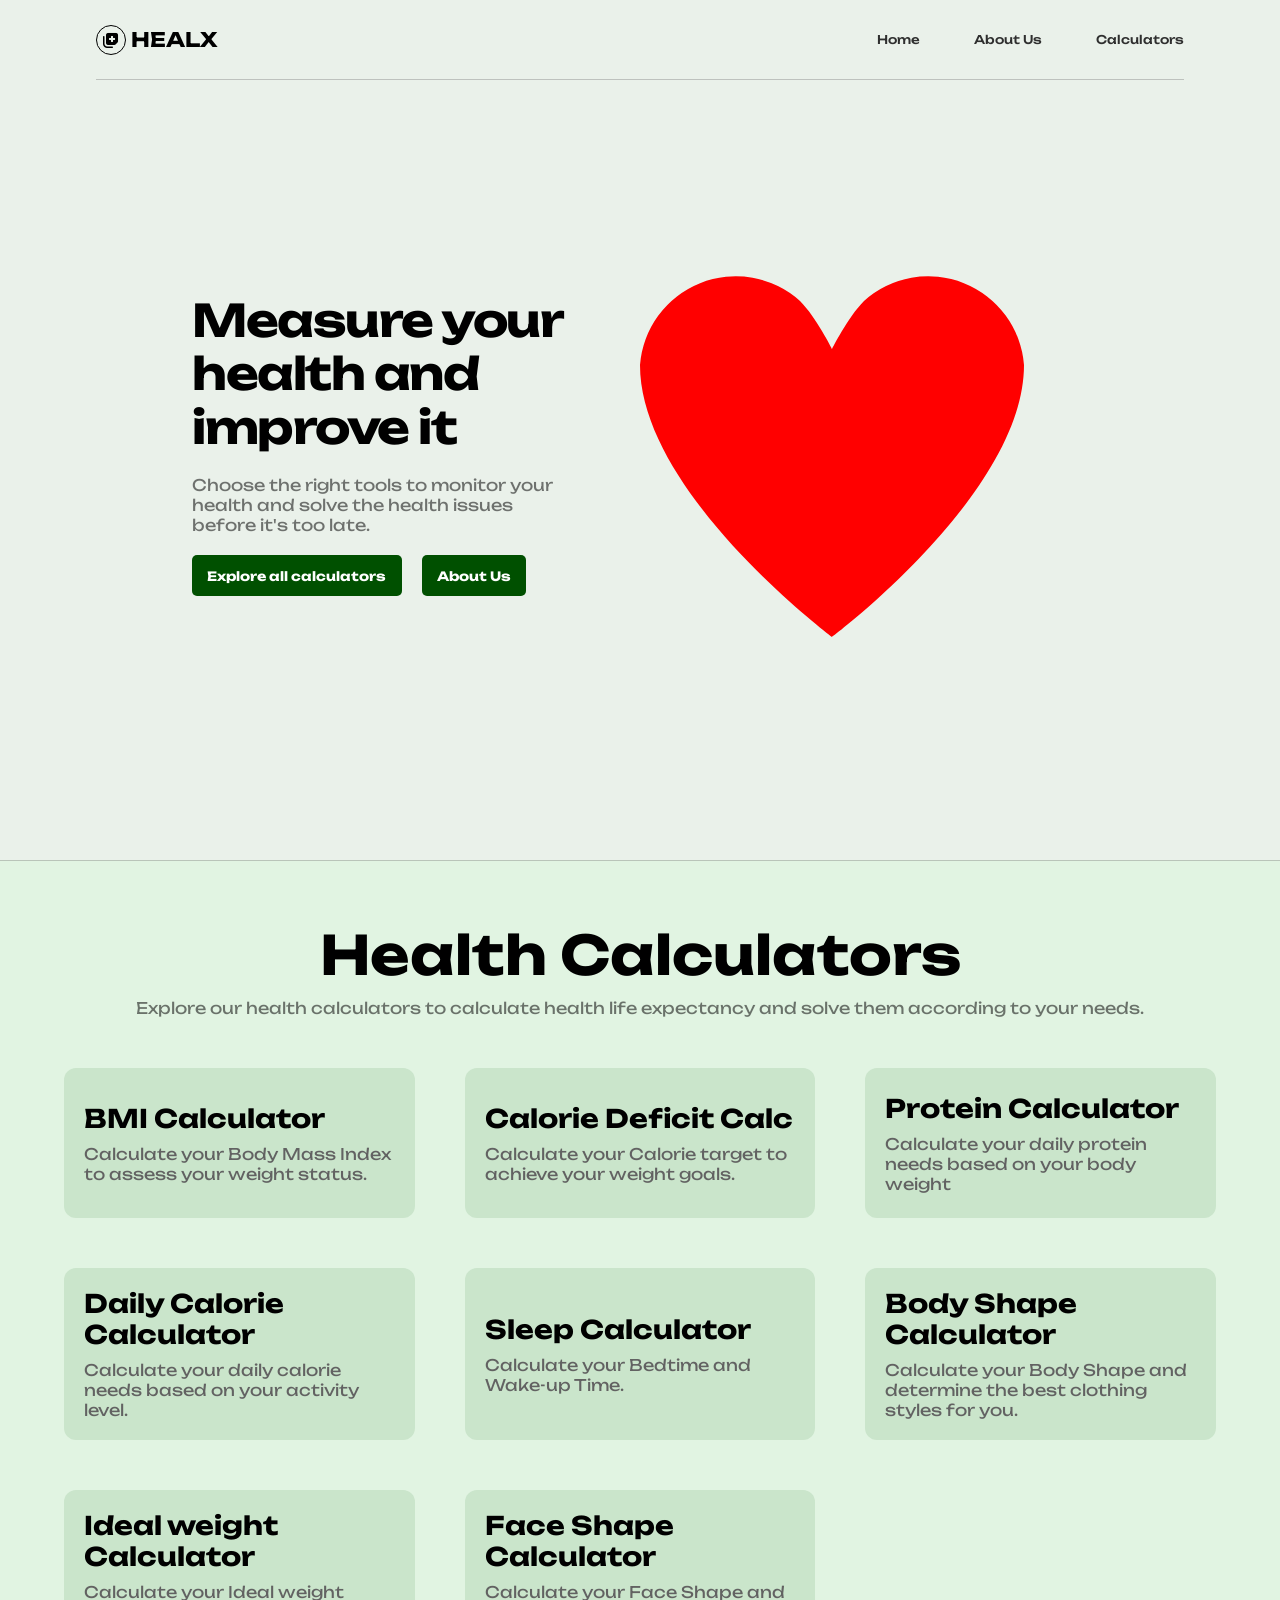
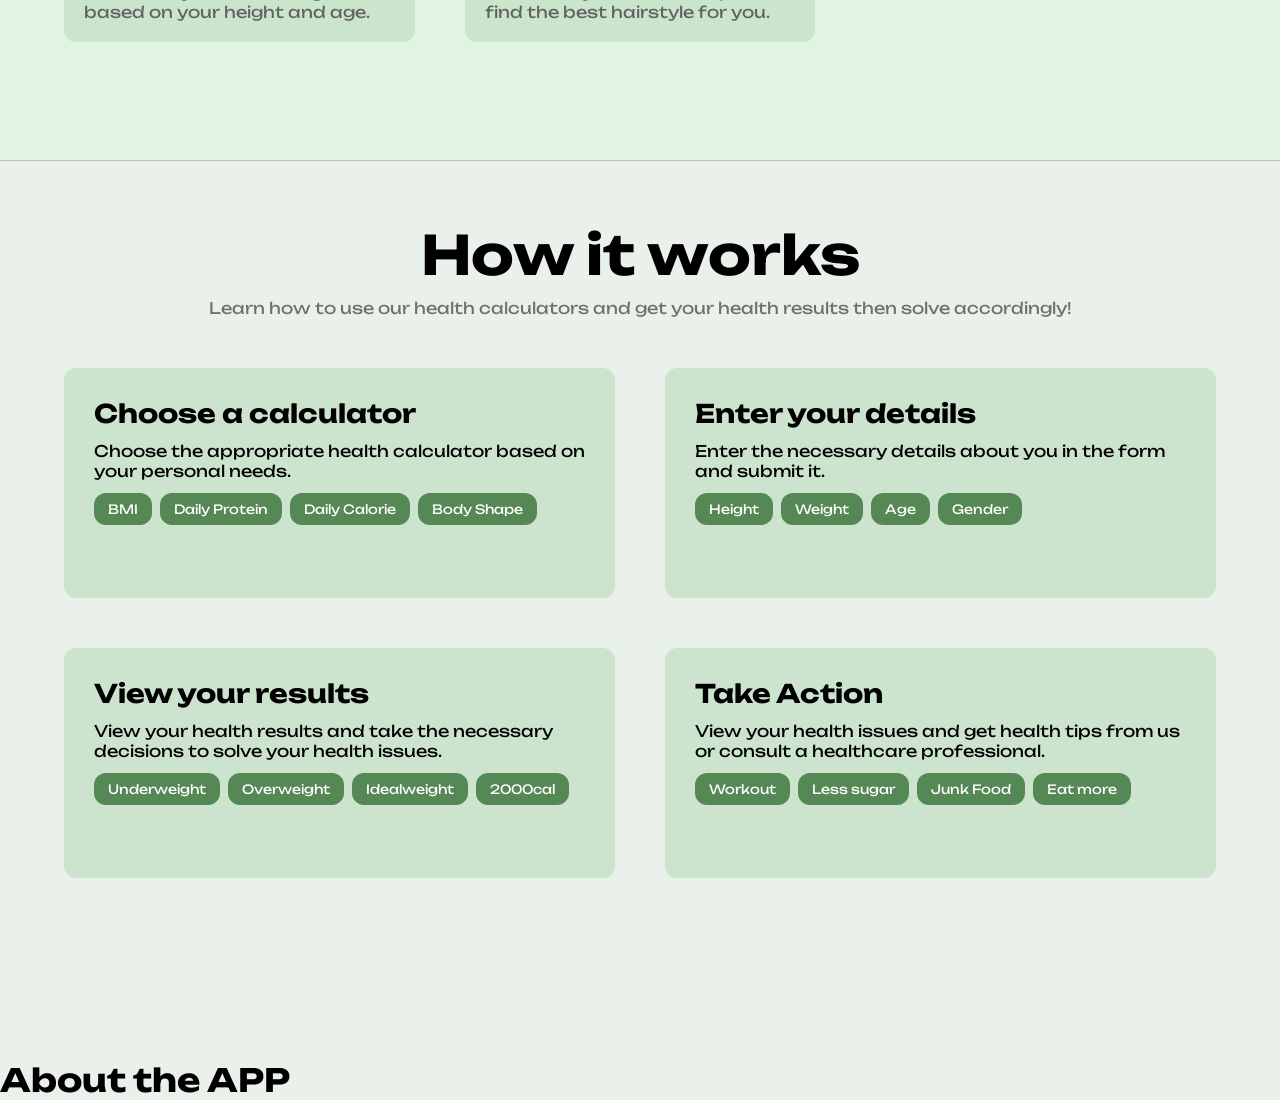
==== index.html @ aa1d7469 "Feat: Update calculator layout and add options for better user interaction" ====
<!DOCTYPE html>
<html lang="en">
<head>
    <meta charset="UTF-8">
    <meta name="viewport" content="width=device-width, initial-scale=1.0">
    <title>HEALX - Make your life healthier than ever</title>
    <link rel="preconnect" href="https://fonts.gstatic.com" crossorigin>
    <link rel="stylesheet" href="https://cdnjs.cloudflare.com/ajax/libs/font-awesome/6.5.1/css/all.min.css" />
    <link rel="preconnect" href="https://fonts.gstatic.com" crossorigin>
    <link href="https://fonts.googleapis.com/css2?family=Bebas+Neue&family=Pixelify+Sans:wght@400..700&family=Unbounded:wght@200..900&display=swap" rel="stylesheet">
    

    <style>

        :root{
            --bg-color: rgb(234, 241, 234);
            --bg1-color: rgb(225, 244, 226);
            --grey-text: rgba(9, 9, 9, 0.552);
            --border: 1px solid rgba(128, 128, 128, 0.414);
        }
        *{
            padding: 0;
            margin: 0;
            box-sizing: border-box;
        }

        body{
            background-color: var(--bg-color);
            font-family: "Unbounded", sans-serif; 
            color: black;

        }

        header{
            display: flex;
            justify-content: center;
            width: 100%;
            height: 80px;
        }
        a{
            text-decoration: none;
            color: inherit;
        }

        .nav-bar{
            display: flex;
            justify-content: space-between;
            align-items: center;
            width: 85%;
            height: 100%;
            border-bottom: var(--border);
        }

        .logo{
            display: flex;
            align-items: center;
            gap: 5px;
        }

        .logo i{
            display: flex;
            justify-content: center;
            align-items: center;
            width: 30px;
            height: 30px;
            border-radius: 50%;
            border: 1px solid black;
        }

        .logo h3{
            font-size: 20px;
            line-height: 0;
        }

        .nav-main{
            display: flex;
            align-items: center;
            gap: 6vh;
        }

        .nav-main a{
            text-decoration: none;
            color: rgb(47, 47, 47);
            font-weight: 500;
            font-size: clamp(6px, 12px, 14px);
        }

        .hero{
            display: flex;
            margin: 0 auto;
            height: calc(90vh - 80px);
            width: 70%;
            align-items: center;
            justify-content: center;

        }

        .hero-first{
            display: flex;
            justify-content: center;
            align-items: center;
            flex-direction: column;
                        
        }

        .hero-first h1{
            font-size: 3.5vw;
            line-height: 1.2;
            font-weight:700;
            margin-bottom: 20px;
            letter-spacing: -1.5px;
        }


        .hero-first p{
            /* margin-bottom: 0px; */
            color: var(--grey-text);
        }

        .hero-visual{
            display: flex;
            justify-content: center;
            align-items: center;
            /* position: relative; */
            
        }

        .heart{
            /* position: relative; */
            width: 40vw;
            fill: red;
            stroke-width: 0.2px;
        }
        

        .hero-btn{
            display: flex;
            width: 100%;
            gap: 20px;
            margin-top: 20px;
        }

        .hero-btn a{
            display: flex;
            justify-content: center;
            align-items: center;
            text-decoration: none;
            padding: 1vw 1.2vw;
            border-radius: 5px;
            background-color: rgb(0, 80, 0);
            color: white;
            font-weight: bold;
            font-size: 1vw;
        }

        .calculators{
            min-height: 100vh;
            margin-top: 50px;
            background-color: var(--bg1-color);
            border-top: var(--border);
        }

        .layout-header{
            display: flex;
            flex-direction: column;
            align-items: center;
            justify-content: center;
            width: 100%;
            margin-top: 50px;
        }

        .layout-head h1{
            font-size : 6vh;
            text-align: center;
            margin: 10px 0;
        }

        .layout-description p {
            color: var(--grey-text);
            text-align: center;
        }

        .layout-main{
            display: flex;
            justify-content: center;
            align-items: center;
            width: 100%;
            margin-top: 50px;
        }

        .calc-grid{
            display: grid;
            grid-template-columns: repeat(auto-fill, minmax(350px, 1fr));
            gap: 50px;
            width: 90%;
        }

        .calc-card{
            display:flex;
            flex-direction: column;
            justify-content: center;
            padding: 20px;
            overflow: hidden;
            border-radius: 12px;
            min-height: 150px;
            gap: 10px;
            /* border: 1px solid rgba(0, 0, 0); */
            background-color: rgba(197, 226, 198, 0.8);
            transition: all 0.3s ease-in-out;
            cursor: pointer;
        }

        .calc-card h3{
            font-size: 2vw;
        }

        .calc-card p{
            color: rgb(98, 98, 98);
        }
        
        .calc-card:hover{
            transform: scale(1.1);
            
        }

        .howitworks{
            /* height: 100vh;
            margin-top: 50px;
            background-color: var(--bg1-color);
            border-top: 1px solid rgba(128, 128, 128, 0.414); */
            min-height: 100vh;
            border-top: var(--border);
        }

        .calc1-grid{
            display: grid;
            grid-template-columns: repeat(2, 1fr);
            gap: 50px;
            width: 90%;
        }

        .calc1-card{
            display: flex;
            flex-direction: column;
            padding: 30px;
            overflow: hidden;
            border-radius: 12px;
            min-height: 230px;
            gap: 12px;
            background-color: rgba(197, 226, 198, 0.8);
            transition: all 0.3s ease-in-out;
        }
        
        .calc1-card h3{
            font-size: 2vw;
        }
        

        .calc1-card:hover{
            transform: scale(1.1);
            
        }

        .calc1-options{
            display: flex;
            align-items: center;
            gap: 8px;
            overflow: auto;
        }

        .calc1-options span{
            background-color: rgb(86, 136, 86);
            white-space: nowrap;
            font-size: 1vw;
            color: white;
            padding: 8px 14px;
            border-radius: 12px;
        }

    </style>
</head>
<body>
    <header>
        <nav class="nav-bar">
            <div class="logo">
                <i class="fa-solid fa-notes-medical"></i>
                <h3>HEALX</h3>
            </div>
            <div class="nav-main">
                <a href="#">Home</a>
                <a href="#about">About Us</a>
                <a href="#calculator">Calculators</a>
            </div>
        </nav>
    </header>

    <main>
        <div class="hero">
            <div class="hero-first">
                <h1>Measure your health and improve it</h1>
                <p>Choose the right tools to monitor your health and solve the health issues before it's too late.</p>
                <div class="hero-btn">
                    <a href="#button">Explore all calculators</a>
                    <a href="#">About Us</a>
                </div>
            </div>

            <div class="hero-visual">
                <svg class="heart" viewBox="0 0 32 32">
                    <path d="M16 28 C16 28 4 19 4 11 A 6 6 0 0 1 14 7 C 15 8 16 10 16 10 C 16 10 17 8 18 7 A 6 6 0 0 1 28 11 C 28 19 16 28 16 28 Z" />
                </svg>

            </div>
        </div>

        <div class="calculators" id="calculators">
            <div class="layout-header">
                <div class="layout-head">
                    <h1>Health Calculators</h1>
                </div>

                <div class="layout-description">
                    <p>Explore our health calculators to calculate health life expectancy and solve them according to your needs.</p>
                </div>
            </div>

            <div class="layout-main">
                <div class="calc-grid">
                    <a href="/HealthCalculators/BMI Calc/bmi.html" class="calc-card">
                        <h3>BMI Calculator</h3>
                        <p>Calculate your Body Mass Index to assess your weight status.</p>
                    </a>
                    <a href="#" class="calc-card">
                        <h3>Calorie Deficit Calc</h3>
                        <p>Calculate your Calorie target to achieve your weight goals.</p>
                    </a>
                    <a href="#" class="calc-card">
                        <h3>Protein Calculator</h3>
                        <p>Calculate your daily protein needs based on your body weight</p>
                    </a>
                    <a href="#" class="calc-card">
                        <h3>Daily Calorie Calculator</h3>
                        <p>Calculate your daily calorie needs based on your activity level.</p>
                    </a>
                    <a href="#" class="calc-card">
                        <h3>Sleep Calculator</h3>
                        <p>Calculate your Bedtime and Wake-up Time.</p>
                    </a>
                    <a href="#" class="calc-card">
                        <h3>Body Shape Calculator</h3>
                        <p>Calculate your Body Shape and determine the best clothing styles for you.</p>
                    </a>
                    <a href="#" class="calc-card">
                        <h3>Ideal weight Calculator</h3>
                        <p>Calculate your Ideal weight based on your height and age.</p>
                    </a>
                    <a href="#" class="calc-card">
                        <h3>Face Shape Calculator</h3>
                        <p>Calculate your Face Shape and find the best hairstyle for you.</p>
                    </a>
    
                </div>
            </div>
        </div>

        <div class="howitworks" id="howitworks">
            <div class="layout-header">
                <div class="layout-head">
                    <h1>How it works</h1>
                </div>

                <div class="layout-description">
                    <p>Learn how to use our health calculators and get your health results then solve accordingly!</p>
                </div>
            </div>

            <div class="layout-main">
                <div class="calc1-grid">
                    <div class="calc1-card">
                        <h3>Choose a calculator</h3>
                        <p>Choose the appropriate health calculator based on your personal needs.</p>
                        <div class="calc1-options">
                            <span>BMI</span>
                            <span>Daily Protein</span>
                            <span>Daily Calorie</span>
                            <span>Body Shape</span>
                        </div>
                    </div>
                    <div class="calc1-card">
                        <h3>Enter your details</h3>
                        <p>Enter the necessary details about you in the form and submit it.</p>

                        <div class="calc1-options">
                            <span>Height</span>
                            <span>Weight</span>
                            <span>Age</span>
                            <span>Gender</span>
                        </div>
                    </div>
                    <div class="calc1-card">
                        <h3>View your results</h3>
                        <p>View your health results and take the necessary decisions to solve your health issues.</p>

                        <div class="calc1-options">
                            <span>Underweight</span>
                            <span>Overweight</span>
                            <span>Idealweight</span>
                            <span>2000cal</span>
                        </div>
                    </div>
                    <div class="calc1-card">
                        <h3>Take Action</h3>
                        <p>View your health issues and get health tips from us or consult a healthcare professional.</p>
                        <div class="calc1-options">
                            <span>Workout</span>
                            <span>Less sugar</span>
                            <span>Junk Food</span>
                            <span>Eat more</span>
                        </div>
                    </div>
                </div>
            </div>
        </div>
        
        <div class="about" id="about">
            <div class="about-container">
                <h1>About the APP</h1>
                <p>

                </p>
                <a href="#calculators"></a>
            </div>
        </div>
        
    </main>
</body>
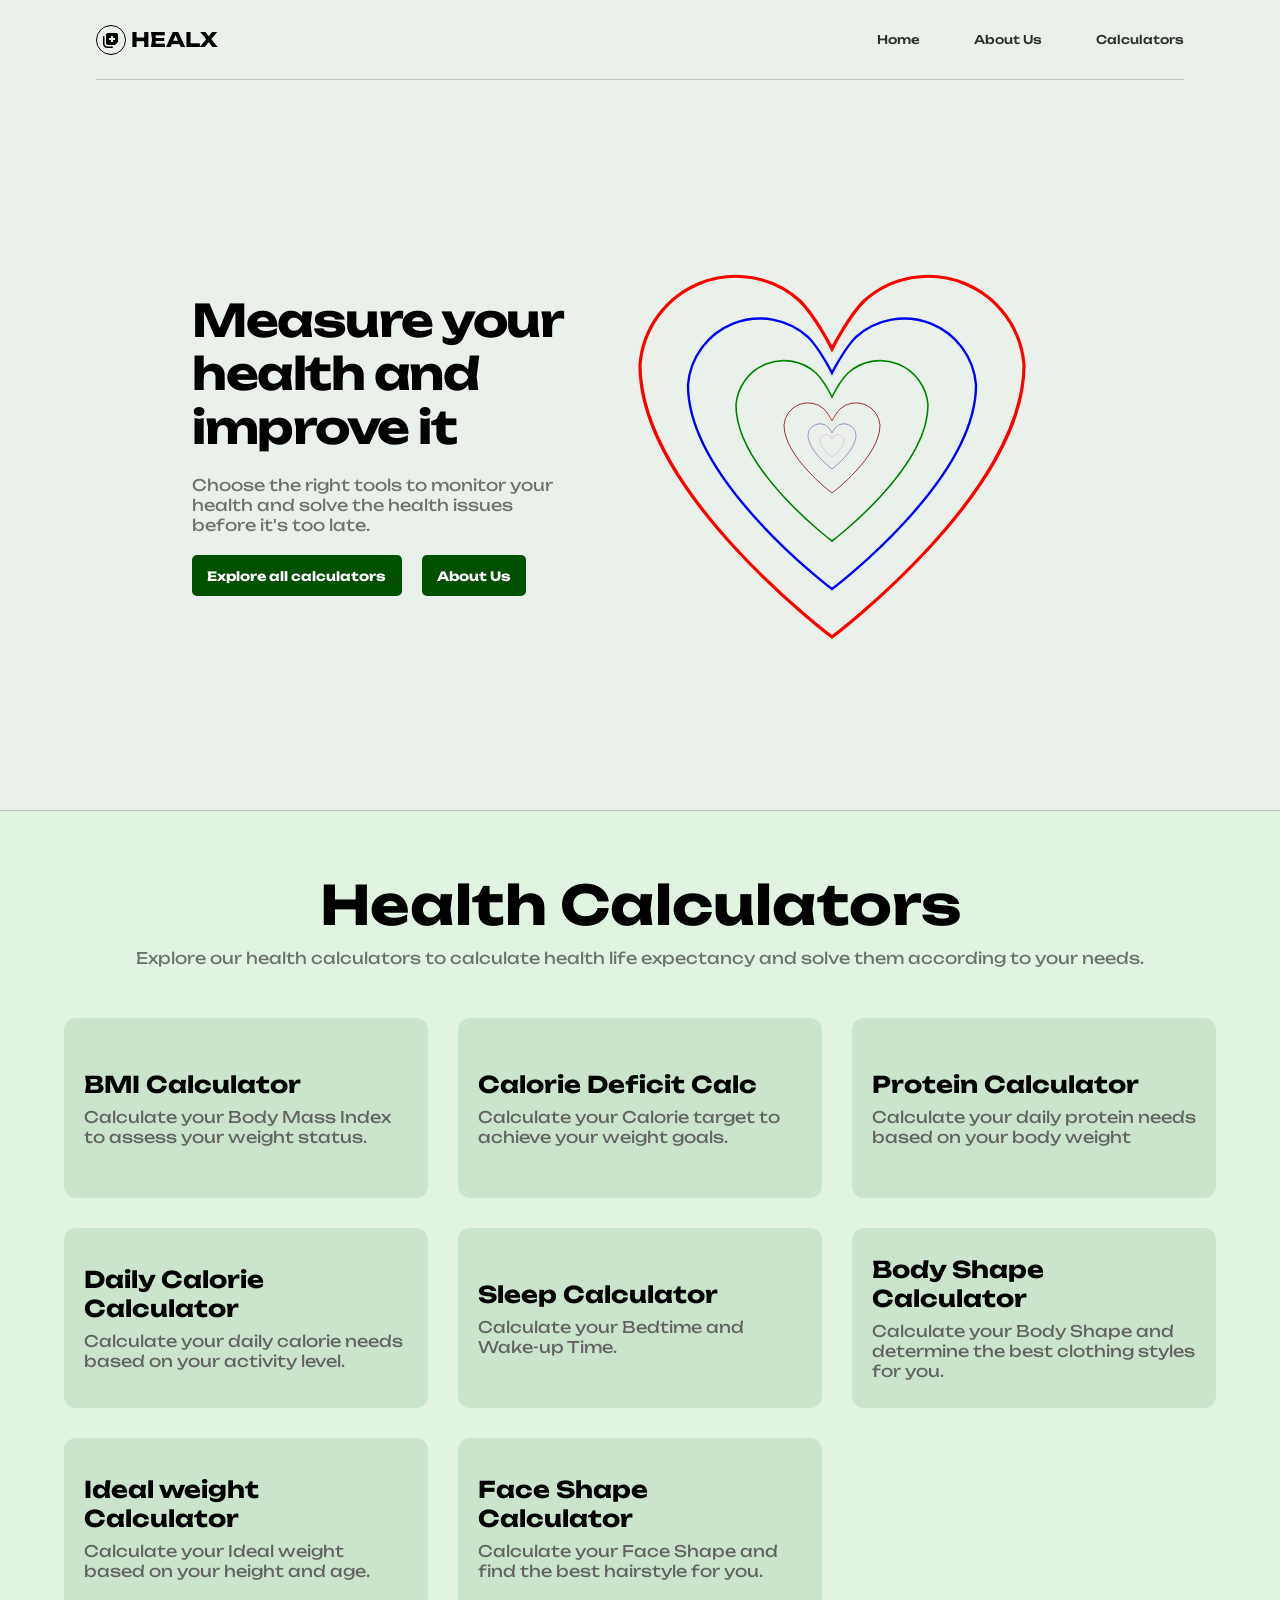
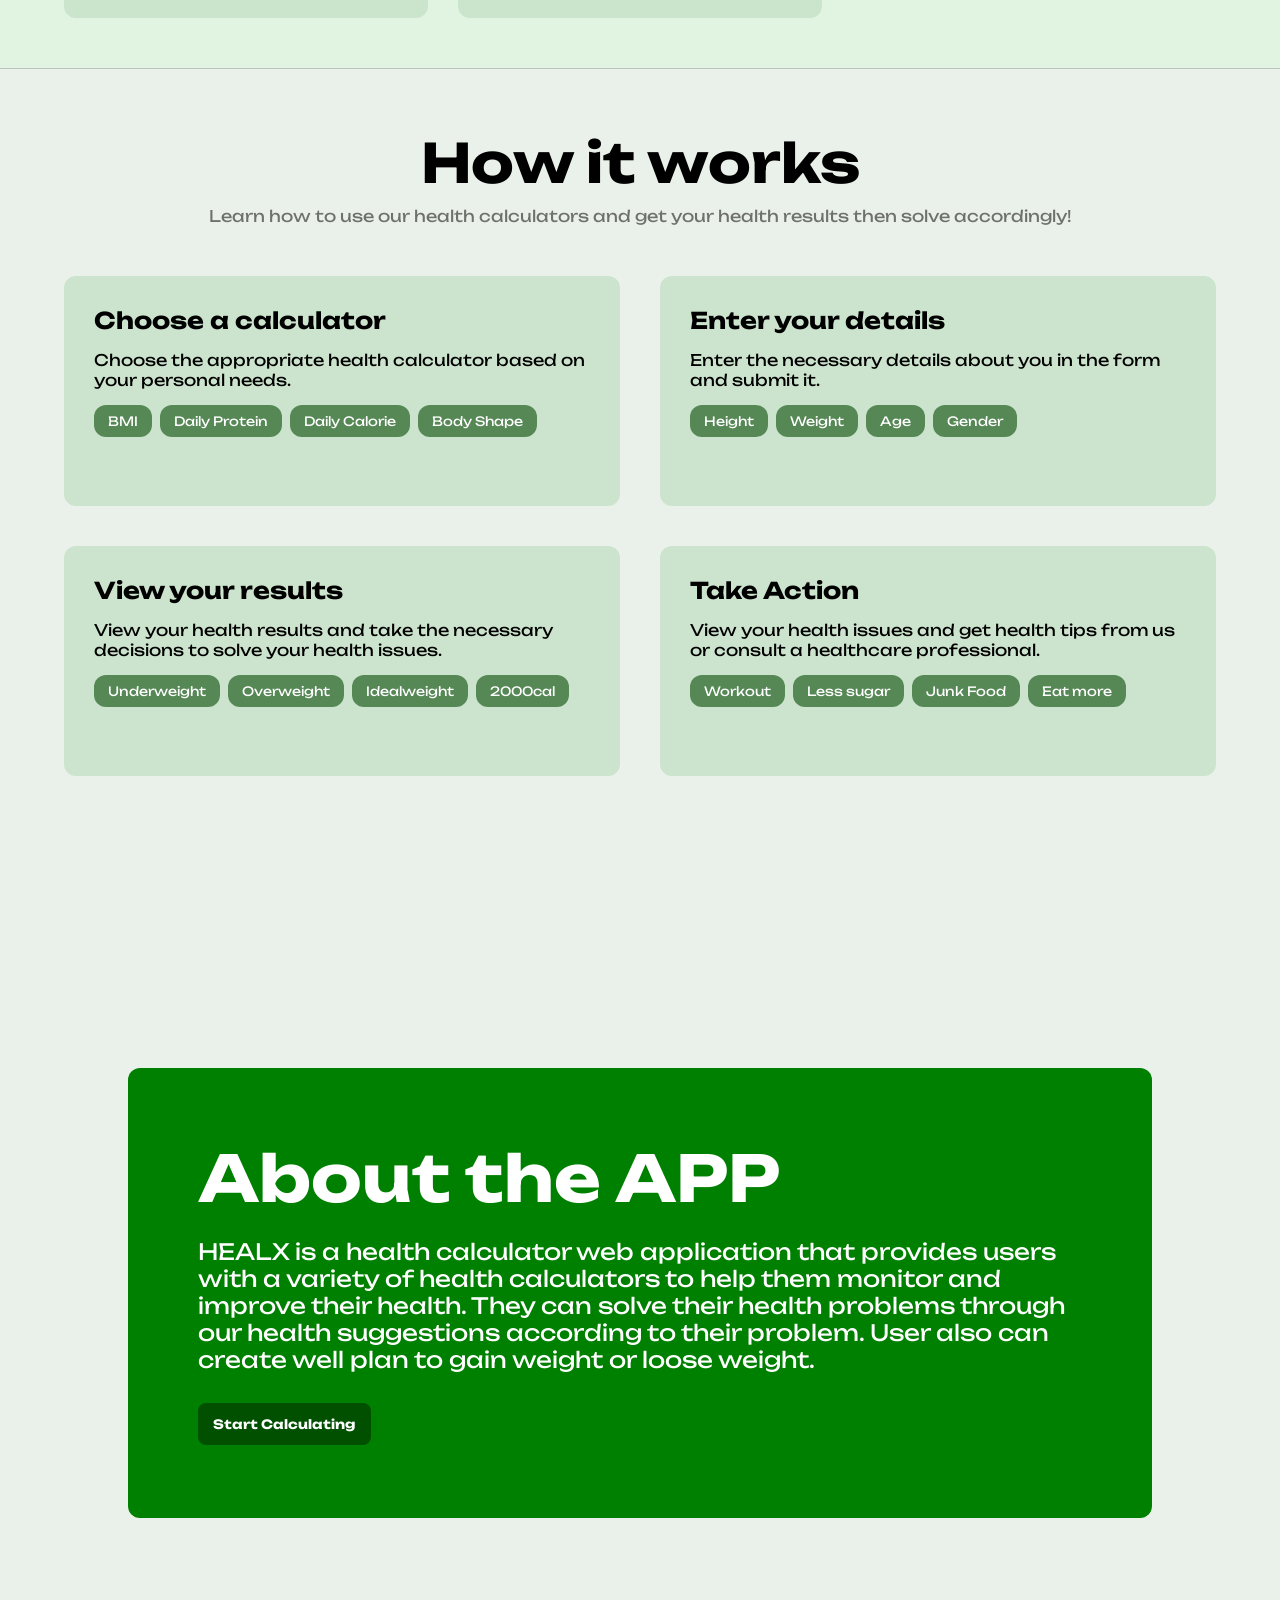
==== commit 57d6c82f: "Enhance layout and styling of heart animations, update calculator sections, and add about section wi" ====
--- a/index.html
+++ b/index.html
@@ -28,7 +28,7 @@
             background-color: var(--bg-color);
             font-family: "Unbounded", sans-serif; 
             color: black;
-
+            
         }
 
         header{
@@ -125,13 +125,47 @@
             
         }
 
+        .heart-container{
+            display: flex;
+            position: relative;
+            justify-content: center;
+            align-items: center;
+            width: 40vw;
+            height: 40vw;
+            /* border: 1px solid black; */
+        }
+
+        .heart, .heart1, .heart2, .heart3, .heart4, .heart5{
+            position: absolute;
+            fill: none;
+            stroke-width: 0.2px;
+        }
+        
         .heart{
-            /* position: relative; */
             width: 40vw;
-            fill: red;
-            stroke-width: 0.2px;
-        }
-        
+            stroke: red;
+        }
+        .heart1{
+            width: 30vw;
+            stroke: blue;
+        }
+        .heart2{
+            width: 20vw;
+            stroke: green;
+        }
+        .heart3{
+            width: 10vw;
+            stroke: darkred;
+        }
+        .heart4{
+            width: 5vw;
+            stroke: rgb(30, 0, 139);
+        }
+        .heart5{
+            width: 2.5vw;
+            stroke: rgb(255, 6, 218);
+        }
+
 
         .hero-btn{
             display: flex;
@@ -154,8 +188,8 @@
         }
 
         .calculators{
-            min-height: 100vh;
-            margin-top: 50px;
+            min-height: 50vh;
+            padding-bottom: 50px;
             background-color: var(--bg1-color);
             border-top: var(--border);
         }
@@ -191,7 +225,7 @@
         .calc-grid{
             display: grid;
             grid-template-columns: repeat(auto-fill, minmax(350px, 1fr));
-            gap: 50px;
+            gap: 30px;
             width: 90%;
         }
 
@@ -202,8 +236,8 @@
             padding: 20px;
             overflow: hidden;
             border-radius: 12px;
-            min-height: 150px;
-            gap: 10px;
+            min-height: 180px;
+            gap: 8px;
             /* border: 1px solid rgba(0, 0, 0); */
             background-color: rgba(197, 226, 198, 0.8);
             transition: all 0.3s ease-in-out;
@@ -211,7 +245,8 @@
         }
 
         .calc-card h3{
-            font-size: 2vw;
+            font-size: 1.8vw;
+            /* white-space: nowrap ; */
         }
 
         .calc-card p{
@@ -235,7 +270,7 @@
         .calc1-grid{
             display: grid;
             grid-template-columns: repeat(2, 1fr);
-            gap: 50px;
+            gap: 40px;
             width: 90%;
         }
 
@@ -246,13 +281,14 @@
             overflow: hidden;
             border-radius: 12px;
             min-height: 230px;
-            gap: 12px;
+            gap: 15px;
             background-color: rgba(197, 226, 198, 0.8);
             transition: all 0.3s ease-in-out;
         }
         
         .calc1-card h3{
-            font-size: 2vw;
+            font-size: 1.8vw;
+            
         }
         
 
@@ -275,6 +311,50 @@
             color: white;
             padding: 8px 14px;
             border-radius: 12px;
+        }
+
+        .about{
+            display: flex;
+            align-items: center;
+            justify-content: center;
+            width: 100%;
+        }
+
+        .about-container{
+            display: flex;
+            flex-direction: column; 
+            /* align-items: center; */
+            gap: 20px;
+            width: 80%;
+            padding: 70px;
+            margin:100px;
+            border-radius: 12px;
+            min-height: 50vh;
+            background-color: green;
+            color: white;
+        }
+
+        .about-container h1{
+            font-size: 4rem;
+            /* margin-bottom: 20px; */
+        }
+
+        .about-container p{
+            font-size: 1.4rem;
+        }
+
+        .about-container a{
+            text-decoration: none;
+            padding: 1vw 1.2vw;
+            border-radius: 8px;
+            background-color: rgb(0, 80, 0);
+            color: white;
+            font-weight: bold;
+            font-size: 1vw;
+        }
+
+        .about-btn{
+            margin-top: 20px;
         }
 
     </style>
@@ -306,10 +386,27 @@
             </div>
 
             <div class="hero-visual">
-                <svg class="heart" viewBox="0 0 32 32">
-                    <path d="M16 28 C16 28 4 19 4 11 A 6 6 0 0 1 14 7 C 15 8 16 10 16 10 C 16 10 17 8 18 7 A 6 6 0 0 1 28 11 C 28 19 16 28 16 28 Z" />
-                </svg>
-
+                <div class="heart-container">
+                    <svg class="heart" viewBox="0 0 32 32">
+                        <path  d="M16 28 C16 28 4 19 4 11 A 6 6 0 0 1 14 7 C 15 8 16 10 16 10 C 16 10 17 8 18 7 A 6 6 0 0 1 28 11 C 28 19 16 28 16 28 Z" />
+                    </svg>
+                    <svg class="heart1" viewBox="0 0 32 32">
+                        <path  d="M16 28 C16 28 4 19 4 11 A 6 6 0 0 1 14 7 C 15 8 16 10 16 10 C 16 10 17 8 18 7 A 6 6 0 0 1 28 11 C 28 19 16 28 16 28 Z" />
+                    </svg>
+                    <svg class="heart2" viewBox="0 0 32 32">
+                        <path  d="M16 28 C16 28 4 19 4 11 A 6 6 0 0 1 14 7 C 15 8 16 10 16 10 C 16 10 17 8 18 7 A 6 6 0 0 1 28 11 C 28 19 16 28 16 28 Z" />
+                    </svg>
+                    <svg class="heart3" viewBox="0 0 32 32">
+                        <path  d="M16 28 C16 28 4 19 4 11 A 6 6 0 0 1 14 7 C 15 8 16 10 16 10 C 16 10 17 8 18 7 A 6 6 0 0 1 28 11 C 28 19 16 28 16 28 Z" />
+                    </svg>
+                    <svg class="heart4" viewBox="0 0 32 32">
+                        <path  d="M16 28 C16 28 4 19 4 11 A 6 6 0 0 1 14 7 C 15 8 16 10 16 10 C 16 10 17 8 18 7 A 6 6 0 0 1 28 11 C 28 19 16 28 16 28 Z" />
+                    </svg>
+                    <svg class="heart5" viewBox="0 0 32 32">
+                        <path  d="M16 28 C16 28 4 19 4 11 A 6 6 0 0 1 14 7 C 15 8 16 10 16 10 C 16 10 17 8 18 7 A 6 6 0 0 1 28 11 C 28 19 16 28 16 28 Z" />
+                    </svg>
+                </div>
+                    
             </div>
         </div>
 
@@ -330,7 +427,7 @@
                         <h3>BMI Calculator</h3>
                         <p>Calculate your Body Mass Index to assess your weight status.</p>
                     </a>
-                    <a href="#" class="calc-card">
+                    <a href="/HealthCalculators/Calorie Defic Calc/c.html" class="calc-card">
                         <h3>Calorie Deficit Calc</h3>
                         <p>Calculate your Calorie target to achieve your weight goals.</p>
                     </a>
@@ -426,9 +523,13 @@
             <div class="about-container">
                 <h1>About the APP</h1>
                 <p>
-
+                    HEALX is a health calculator web application that provides users with a variety of health calculators to help them monitor and improve their health. They can solve their health problems through our health suggestions according to their problem. User also can create well plan to gain weight or loose weight.
                 </p>
-                <a href="#calculators"></a>
+                <div>
+                    
+                <div class="about-btn">
+                    <a href="#calculators" class="btn">Start Calculating</a>
+                </div>
             </div>
         </div>
         
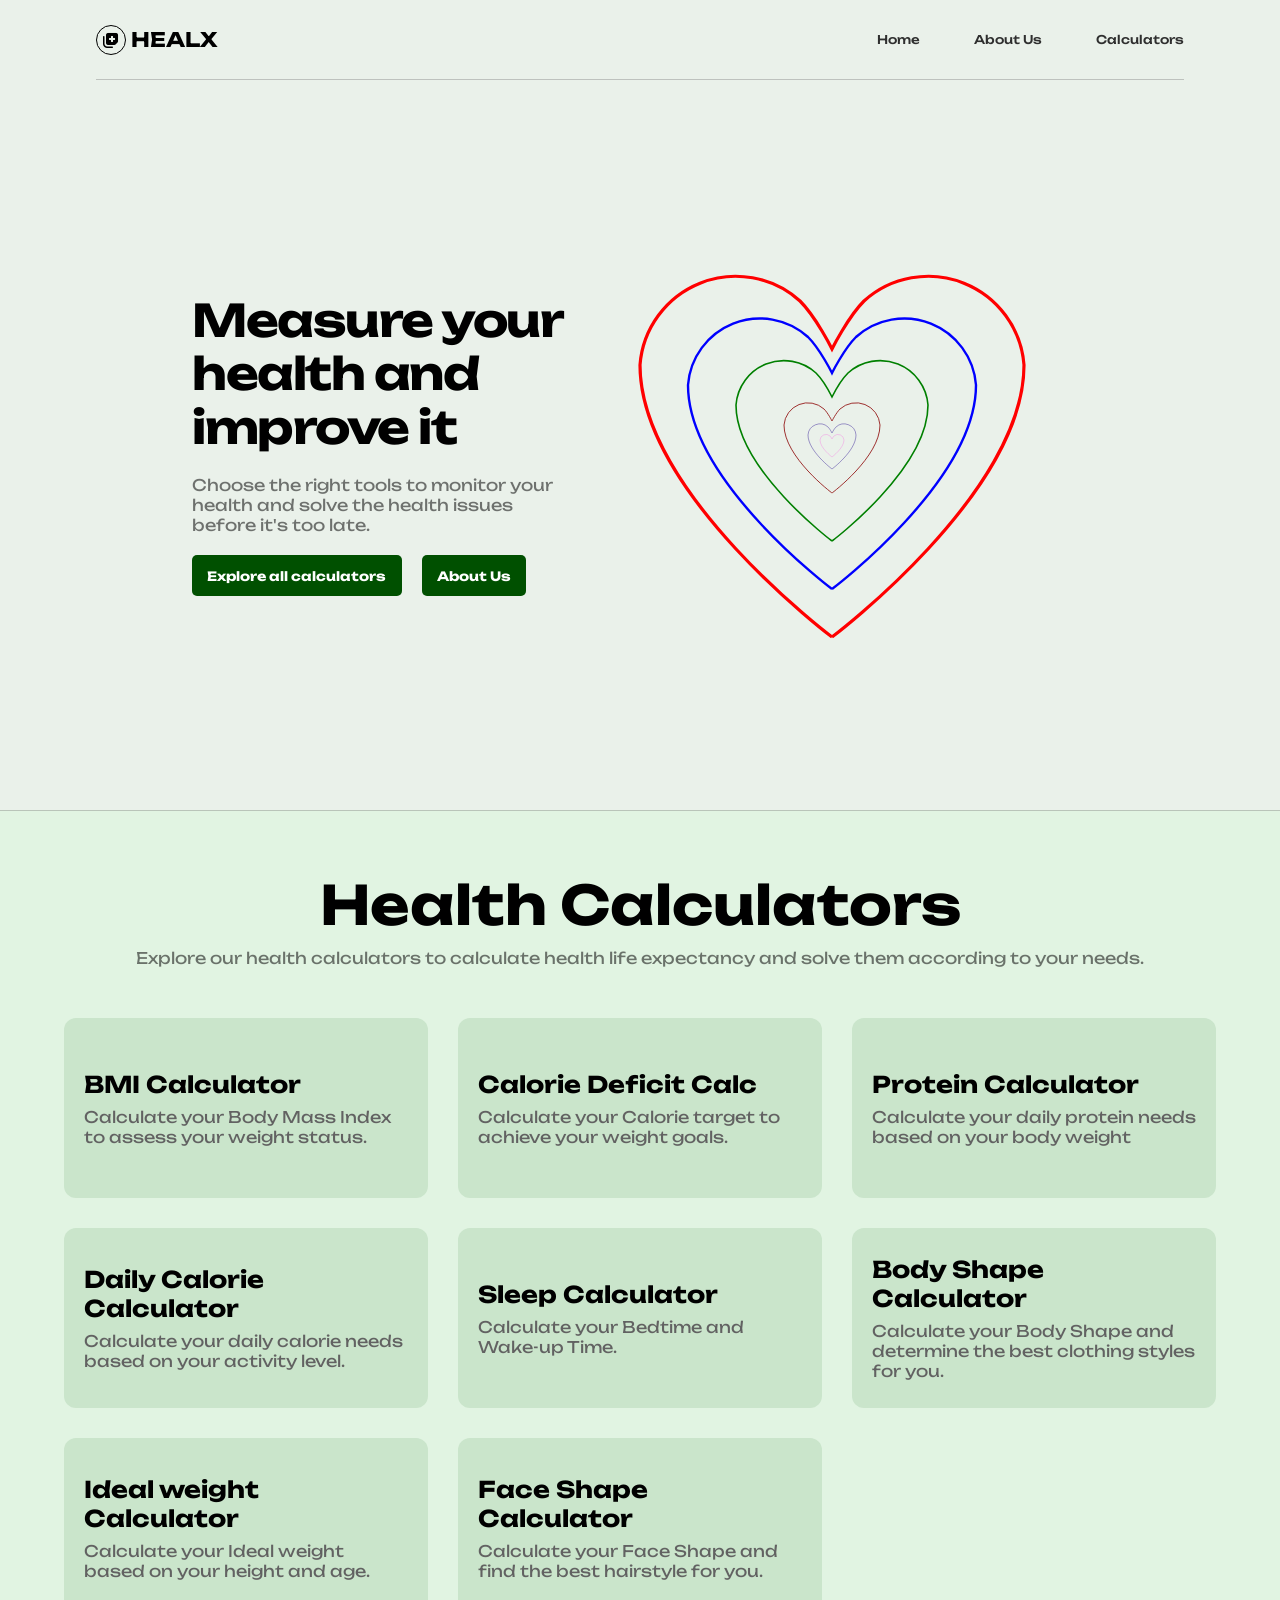
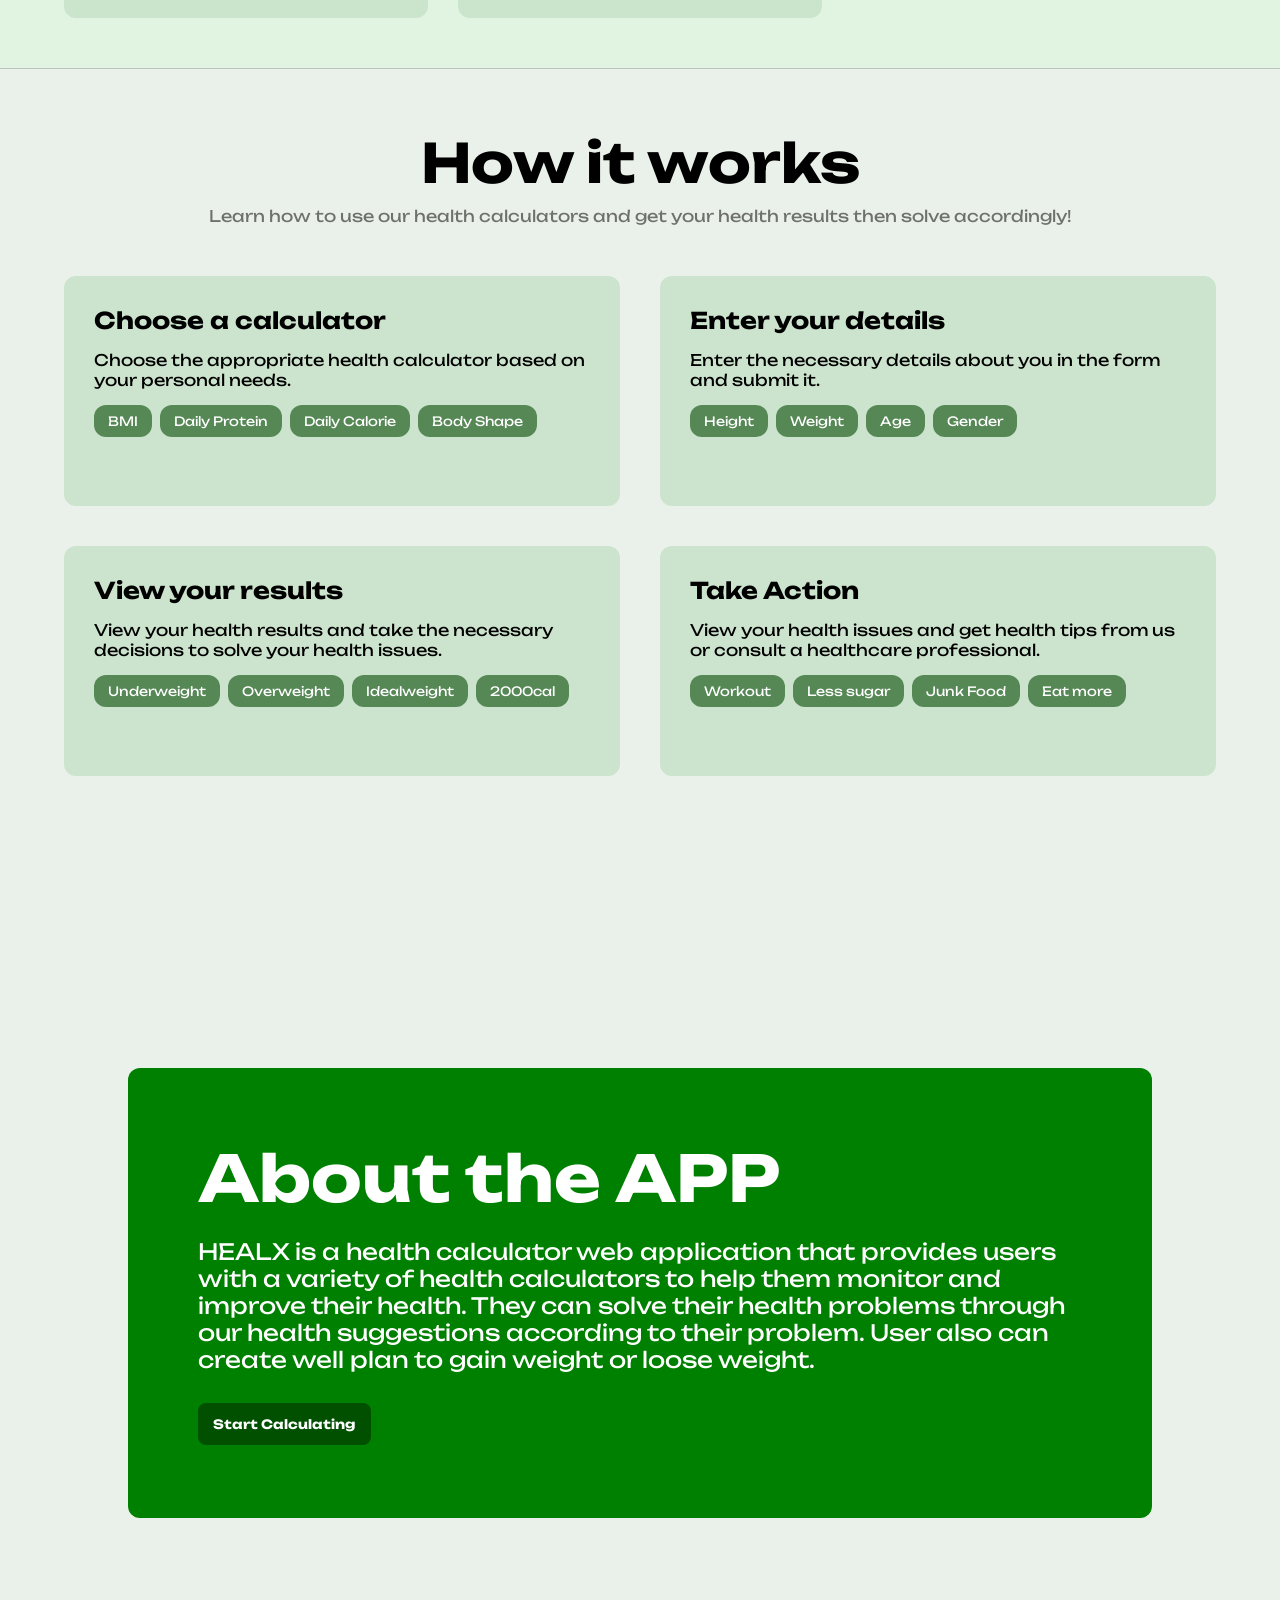
==== commit 92eaea9e: "home page animation completed it looks so much better now" ====
--- a/index.html
+++ b/index.html
@@ -48,7 +48,10 @@
             align-items: center;
             width: 85%;
             height: 100%;
+            position: relative;
             border-bottom: var(--border);
+            opacity: 0;
+            animation: fadeIn 1.5s ease-in-out forwards;    
         }
 
         .logo{
@@ -97,10 +100,23 @@
 
         .hero-first{
             display: flex;
+            position: relative;
             justify-content: center;
             align-items: center;
             flex-direction: column;
-                        
+            opacity: 0;
+            animation: fadeIn 1.5s ease-in-out forwards;    
+        }
+
+        @keyframes fadeIn {
+            from{
+                top: 20px;
+                opacity: 0;
+            }
+            to{
+                top: 0px;
+                opacity: 1;
+            }
         }
 
         .hero-first h1{
@@ -139,6 +155,9 @@
             position: absolute;
             fill: none;
             stroke-width: 0.2px;
+            stroke-dasharray: 150;
+            stroke-dashoffset: 150;
+            animation: drawHeart 2s ease forwards;
         }
         
         .heart{
@@ -164,6 +183,12 @@
         .heart5{
             width: 2.5vw;
             stroke: rgb(255, 6, 218);
+        }
+
+        @keyframes drawHeart {
+            to {
+                stroke-dashoffset: 0;
+            }
         }
 
 
@@ -387,22 +412,22 @@
 
             <div class="hero-visual">
                 <div class="heart-container">
-                    <svg class="heart" viewBox="0 0 32 32">
+                    <svg class="heart mutu" viewBox="0 0 32 32">
                         <path  d="M16 28 C16 28 4 19 4 11 A 6 6 0 0 1 14 7 C 15 8 16 10 16 10 C 16 10 17 8 18 7 A 6 6 0 0 1 28 11 C 28 19 16 28 16 28 Z" />
                     </svg>
-                    <svg class="heart1" viewBox="0 0 32 32">
+                    <svg class="heart1 mutu" viewBox="0 0 32 32">
                         <path  d="M16 28 C16 28 4 19 4 11 A 6 6 0 0 1 14 7 C 15 8 16 10 16 10 C 16 10 17 8 18 7 A 6 6 0 0 1 28 11 C 28 19 16 28 16 28 Z" />
                     </svg>
-                    <svg class="heart2" viewBox="0 0 32 32">
+                    <svg class="heart2 mutu" viewBox="0 0 32 32">
                         <path  d="M16 28 C16 28 4 19 4 11 A 6 6 0 0 1 14 7 C 15 8 16 10 16 10 C 16 10 17 8 18 7 A 6 6 0 0 1 28 11 C 28 19 16 28 16 28 Z" />
                     </svg>
-                    <svg class="heart3" viewBox="0 0 32 32">
+                    <svg class="heart3 mutu" viewBox="0 0 32 32">
                         <path  d="M16 28 C16 28 4 19 4 11 A 6 6 0 0 1 14 7 C 15 8 16 10 16 10 C 16 10 17 8 18 7 A 6 6 0 0 1 28 11 C 28 19 16 28 16 28 Z" />
                     </svg>
-                    <svg class="heart4" viewBox="0 0 32 32">
+                    <svg class="heart4 mutu" viewBox="0 0 32 32">
                         <path  d="M16 28 C16 28 4 19 4 11 A 6 6 0 0 1 14 7 C 15 8 16 10 16 10 C 16 10 17 8 18 7 A 6 6 0 0 1 28 11 C 28 19 16 28 16 28 Z" />
                     </svg>
-                    <svg class="heart5" viewBox="0 0 32 32">
+                    <svg class="heart5 mutu" viewBox="0 0 32 32">
                         <path  d="M16 28 C16 28 4 19 4 11 A 6 6 0 0 1 14 7 C 15 8 16 10 16 10 C 16 10 17 8 18 7 A 6 6 0 0 1 28 11 C 28 19 16 28 16 28 Z" />
                     </svg>
                 </div>
@@ -534,4 +559,14 @@
         </div>
         
     </main>
+
+    <script>
+
+        let heartcontainer = document.querySelectorAll('.mutu')
+
+        console.log(heartcontainer)
+        heartcontainer.forEach((heart, index) => {
+            heart.style.animationDelay = `${(heartcontainer.length - index) * 0.1}s`;
+        });
+    </script>
 </body>
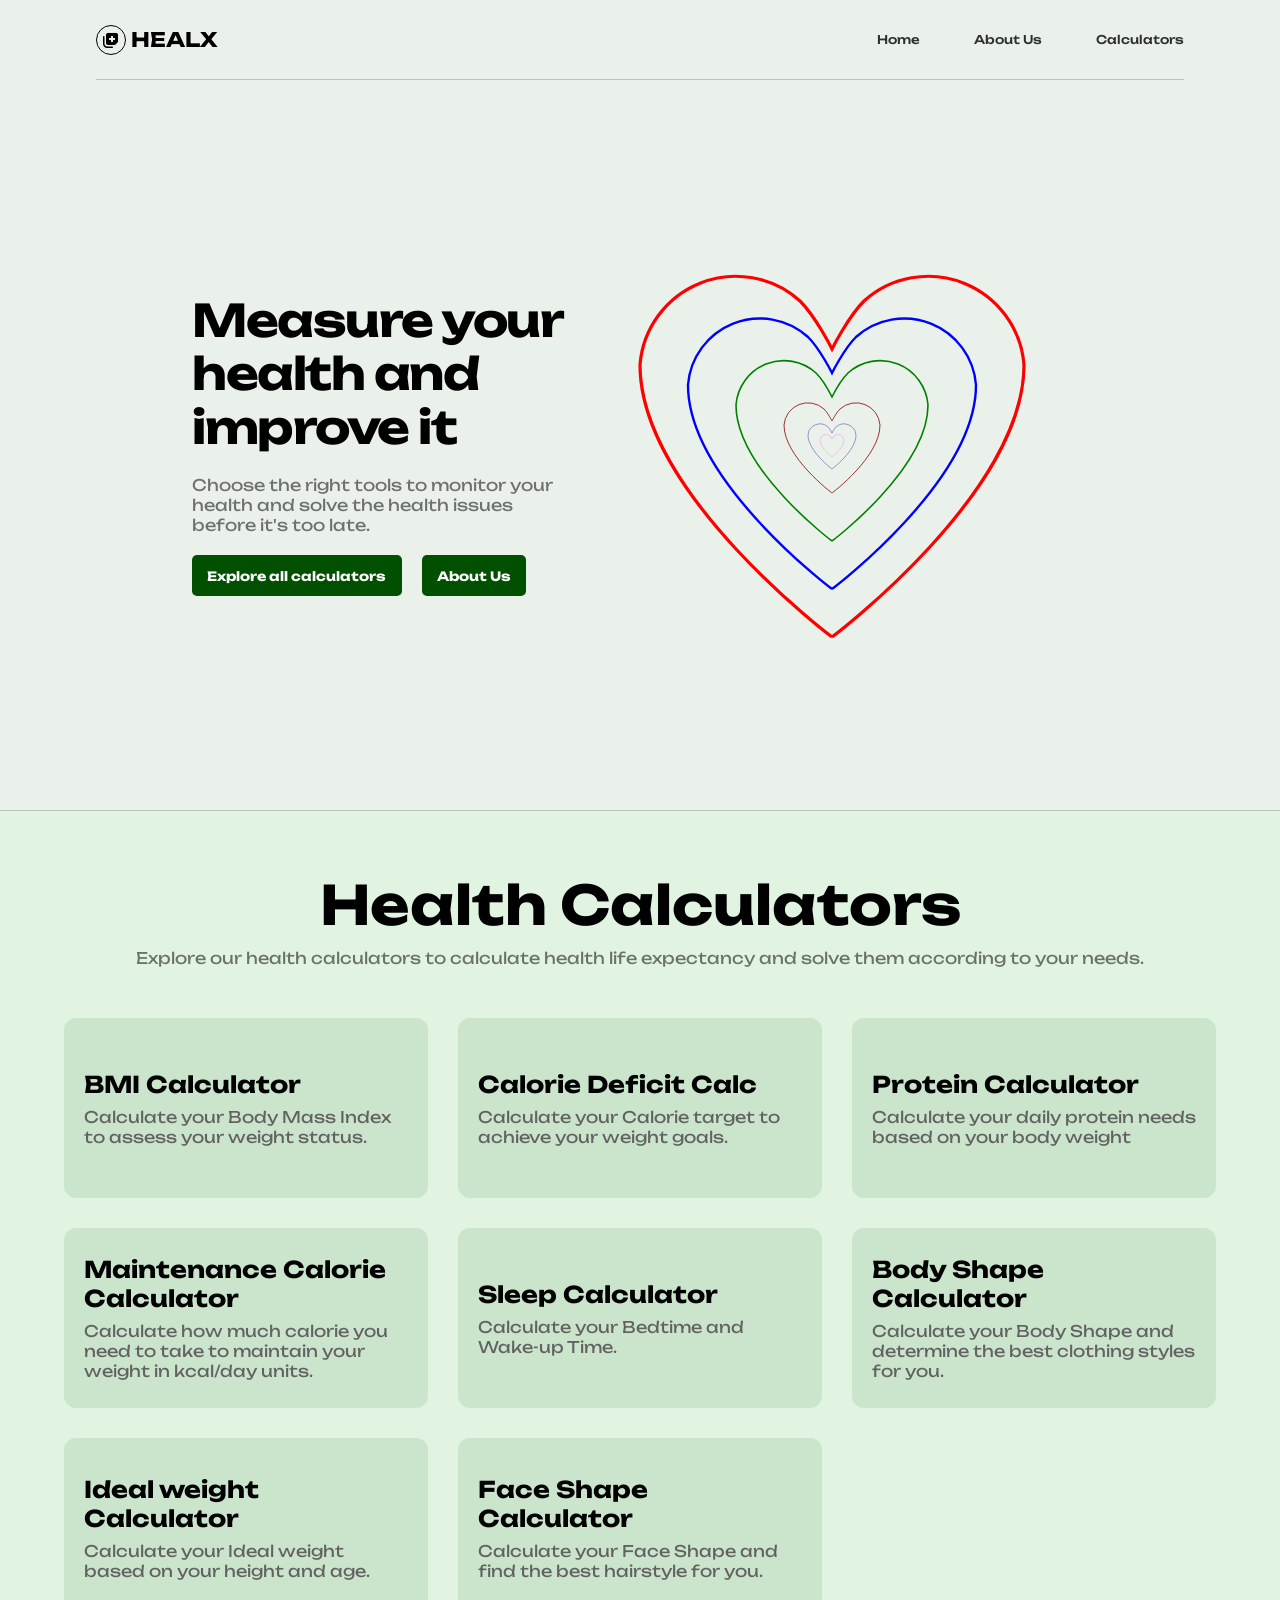
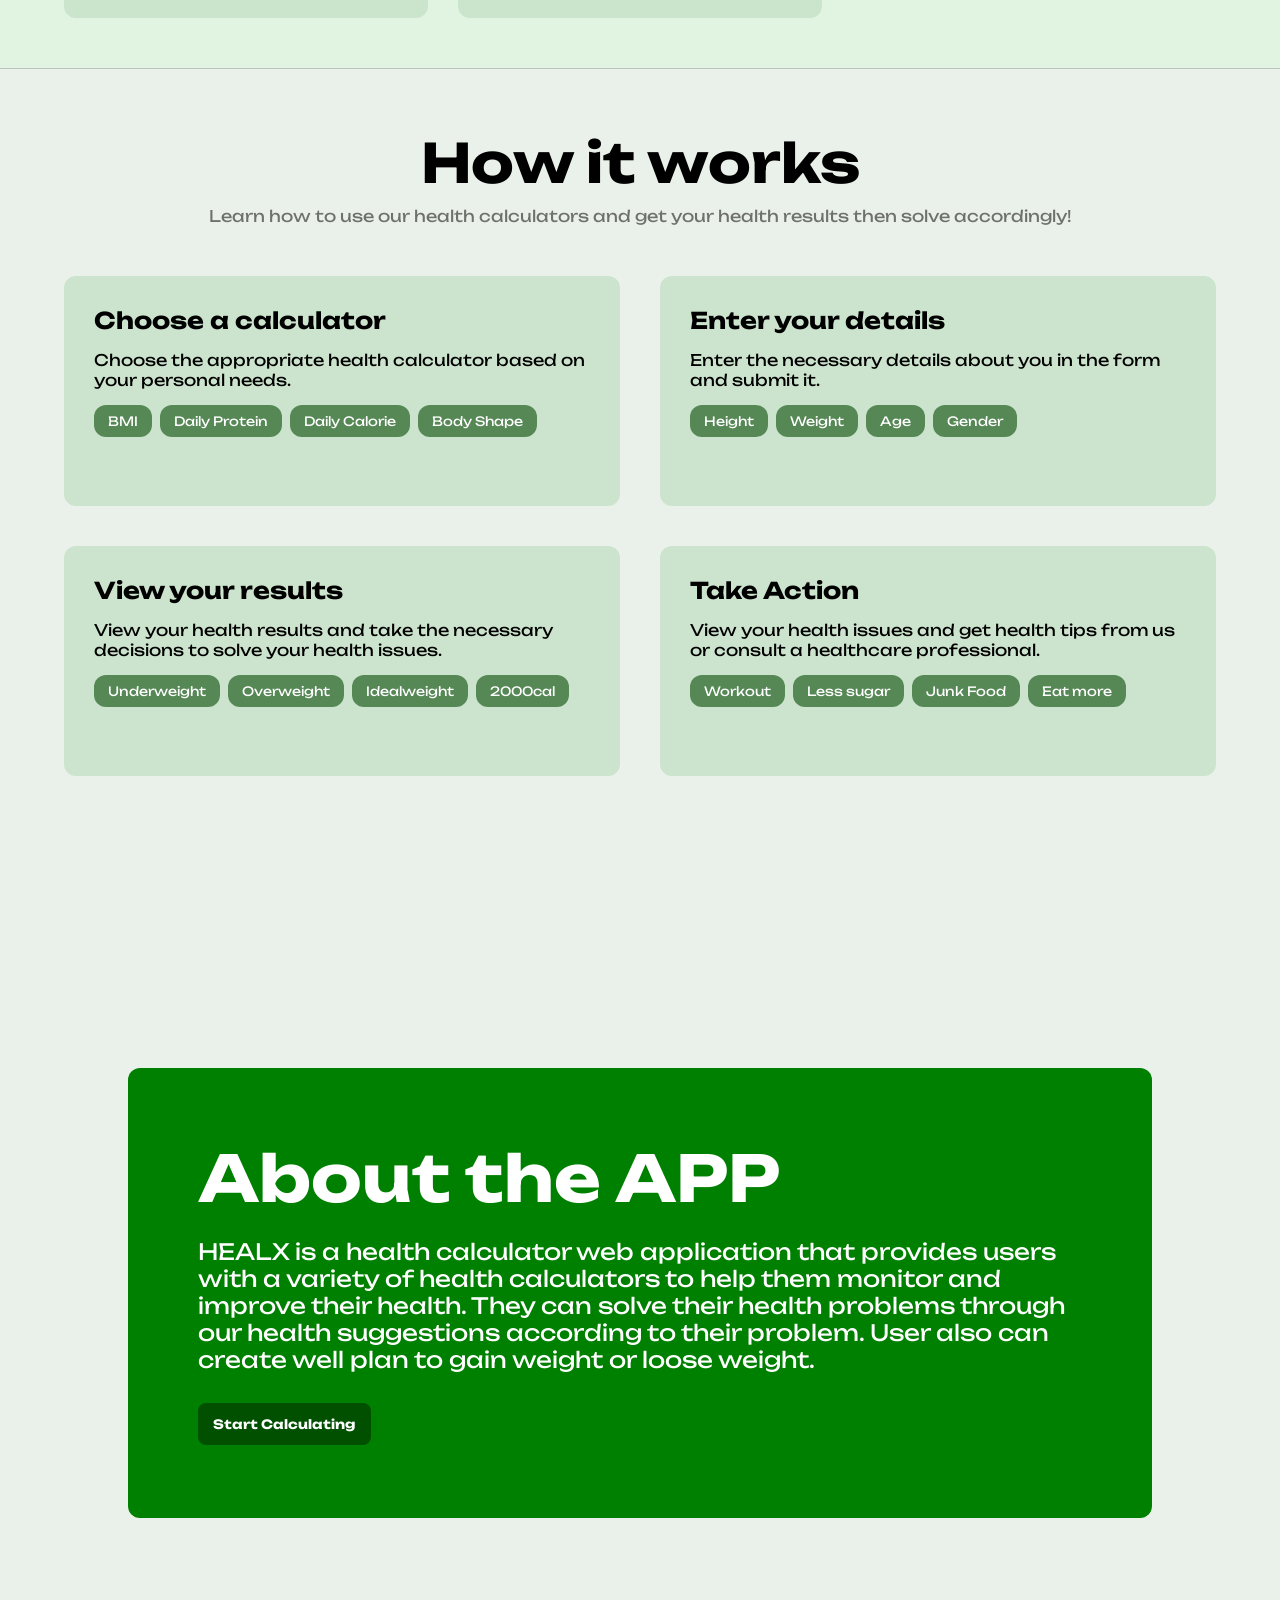
==== commit 71d507b2: "Feat: Made the structure and defined the maitenance calorie calc in the home page" ====
--- a/index.html
+++ b/index.html
@@ -4,7 +4,6 @@
     <meta charset="UTF-8">
     <meta name="viewport" content="width=device-width, initial-scale=1.0">
     <title>HEALX - Make your life healthier than ever</title>
-    <link rel="preconnect" href="https://fonts.gstatic.com" crossorigin>
     <link rel="stylesheet" href="https://cdnjs.cloudflare.com/ajax/libs/font-awesome/6.5.1/css/all.min.css" />
     <link rel="preconnect" href="https://fonts.gstatic.com" crossorigin>
     <link href="https://fonts.googleapis.com/css2?family=Bebas+Neue&family=Pixelify+Sans:wght@400..700&family=Unbounded:wght@200..900&display=swap" rel="stylesheet">
@@ -48,7 +47,7 @@
             align-items: center;
             width: 85%;
             height: 100%;
-            position: relative;
+            position: relative; 
             border-bottom: var(--border);
             opacity: 0;
             animation: fadeIn 1.5s ease-in-out forwards;    
@@ -110,11 +109,11 @@
 
         @keyframes fadeIn {
             from{
-                top: 20px;
+                transform: translateY(20px);
                 opacity: 0;
             }
             to{
-                top: 0px;
+                transform: translateY(0);
                 opacity: 1;
             }
         }
@@ -265,8 +264,11 @@
             gap: 8px;
             /* border: 1px solid rgba(0, 0, 0); */
             background-color: rgba(197, 226, 198, 0.8);
+            opacity: 0;
             transition: all 0.3s ease-in-out;
             cursor: pointer;
+
+            animation: fadeIn 1.5s ease-in-out forwards;
         }
 
         .calc-card h3{
@@ -405,8 +407,8 @@
                 <h1>Measure your health and improve it</h1>
                 <p>Choose the right tools to monitor your health and solve the health issues before it's too late.</p>
                 <div class="hero-btn">
-                    <a href="#button">Explore all calculators</a>
-                    <a href="#">About Us</a>
+                    <a href="#calculators">Explore all calculators</a>
+                    <a href="#about">About Us</a>
                 </div>
             </div>
 
@@ -461,8 +463,8 @@
                         <p>Calculate your daily protein needs based on your body weight</p>
                     </a>
                     <a href="#" class="calc-card">
-                        <h3>Daily Calorie Calculator</h3>
-                        <p>Calculate your daily calorie needs based on your activity level.</p>
+                        <h3>Maintenance Calorie Calculator</h3>
+                        <p>Calculate how much calorie you need to take to maintain your weight in kcal/day units.</p>
                     </a>
                     <a href="#" class="calc-card">
                         <h3>Sleep Calculator</h3>
@@ -564,6 +566,12 @@
 
         let heartcontainer = document.querySelectorAll('.mutu')
 
+        let calcs = document.querySelectorAll('.calc-card');
+
+        calcs.forEach((calc,index)=>{
+            calc.style.animationDelay = `${(index + 2 )* 0.1}s`;
+        })
+
         console.log(heartcontainer)
         heartcontainer.forEach((heart, index) => {
             heart.style.animationDelay = `${(heartcontainer.length - index) * 0.1}s`;
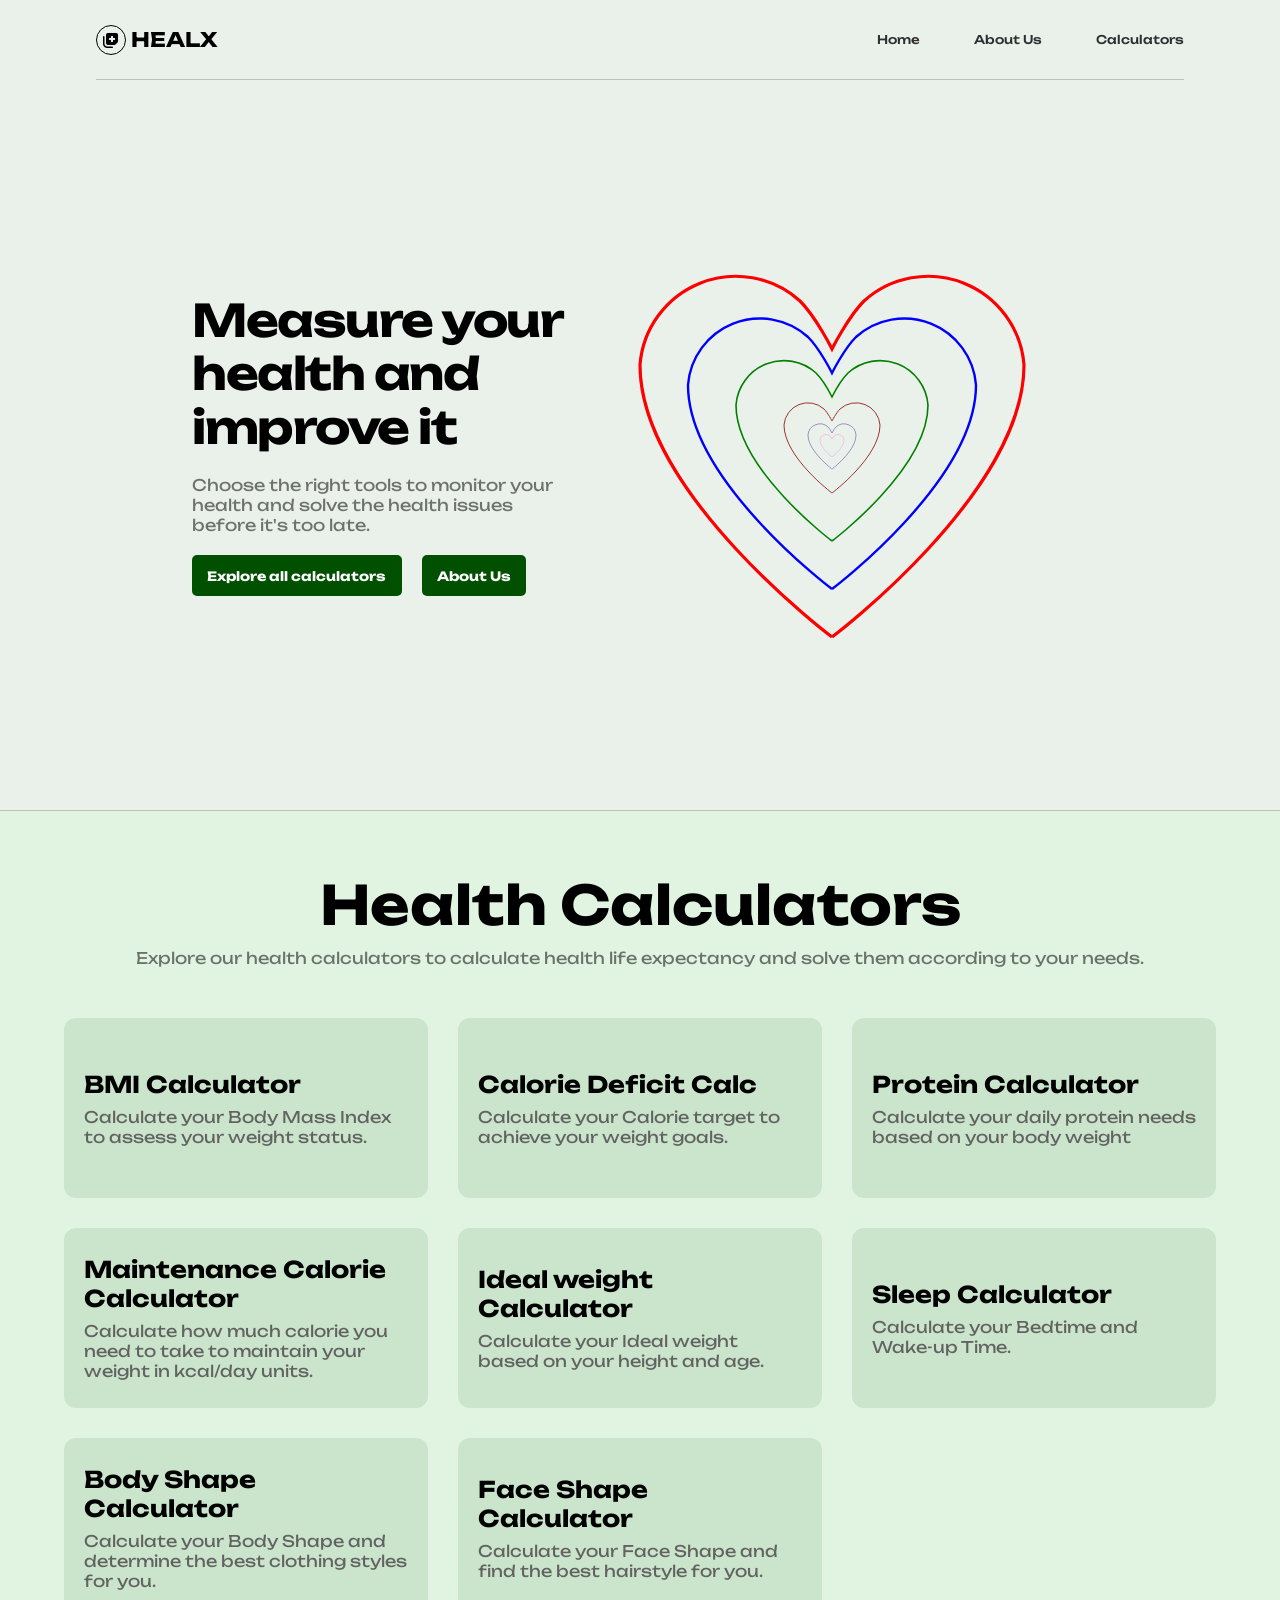
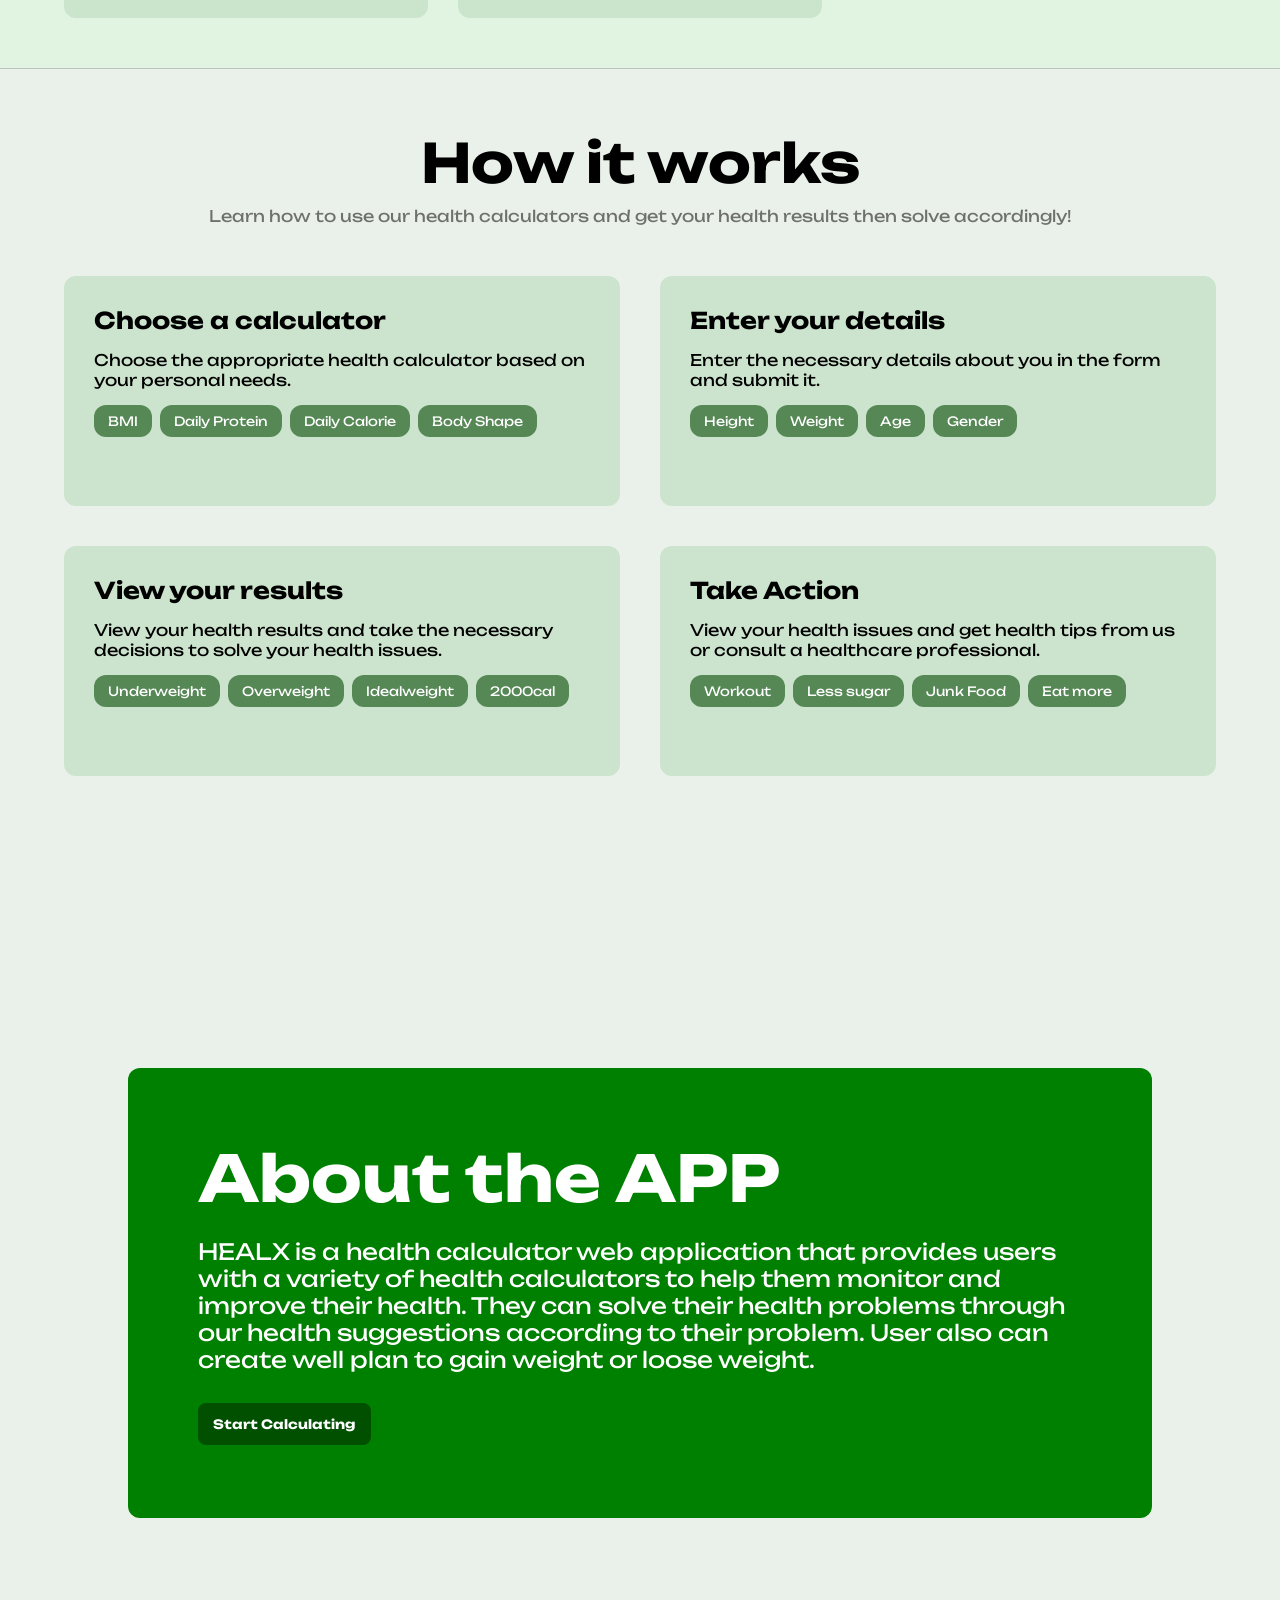
==== commit 10329d09: "Feeat: Completed the css for now, will go to js now!" ====
--- a/index.html
+++ b/index.html
@@ -458,13 +458,17 @@
                         <h3>Calorie Deficit Calc</h3>
                         <p>Calculate your Calorie target to achieve your weight goals.</p>
                     </a>
-                    <a href="#" class="calc-card">
+                    <a href="/HealthCalculators/Protein Calculator/protein..html" class="calc-card">
                         <h3>Protein Calculator</h3>
                         <p>Calculate your daily protein needs based on your body weight</p>
                     </a>
-                    <a href="#" class="calc-card">
+                    <a href="/HealthCalculators/Maintenance Calorie Calc/m.html" class="calc-card">
                         <h3>Maintenance Calorie Calculator</h3>
                         <p>Calculate how much calorie you need to take to maintain your weight in kcal/day units.</p>
+                    </a>
+                    <a href="/HealthCalculators/Ideal Weight Calc/ideal.html" class="calc-card">
+                        <h3>Ideal weight Calculator</h3>
+                        <p>Calculate your Ideal weight based on your height and age.</p>
                     </a>
                     <a href="#" class="calc-card">
                         <h3>Sleep Calculator</h3>
@@ -473,10 +477,6 @@
                     <a href="#" class="calc-card">
                         <h3>Body Shape Calculator</h3>
                         <p>Calculate your Body Shape and determine the best clothing styles for you.</p>
-                    </a>
-                    <a href="#" class="calc-card">
-                        <h3>Ideal weight Calculator</h3>
-                        <p>Calculate your Ideal weight based on your height and age.</p>
                     </a>
                     <a href="#" class="calc-card">
                         <h3>Face Shape Calculator</h3>
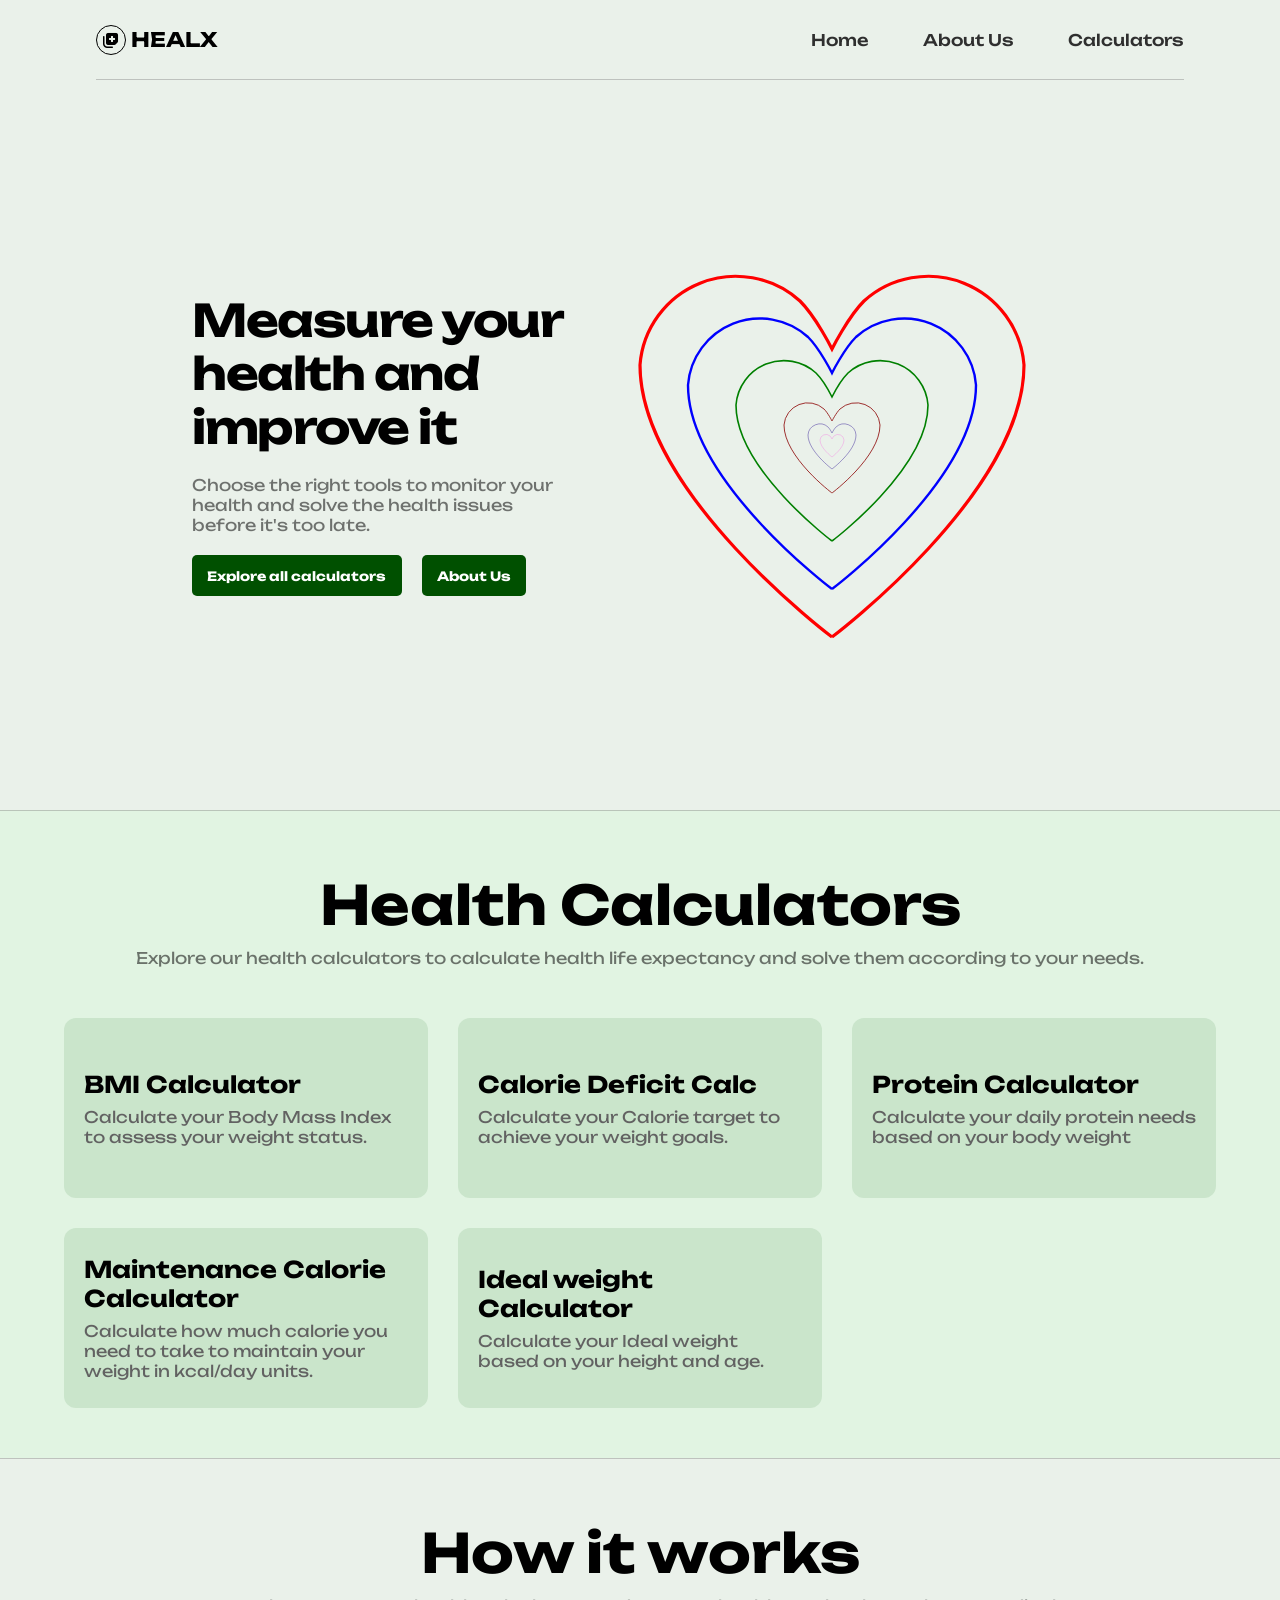
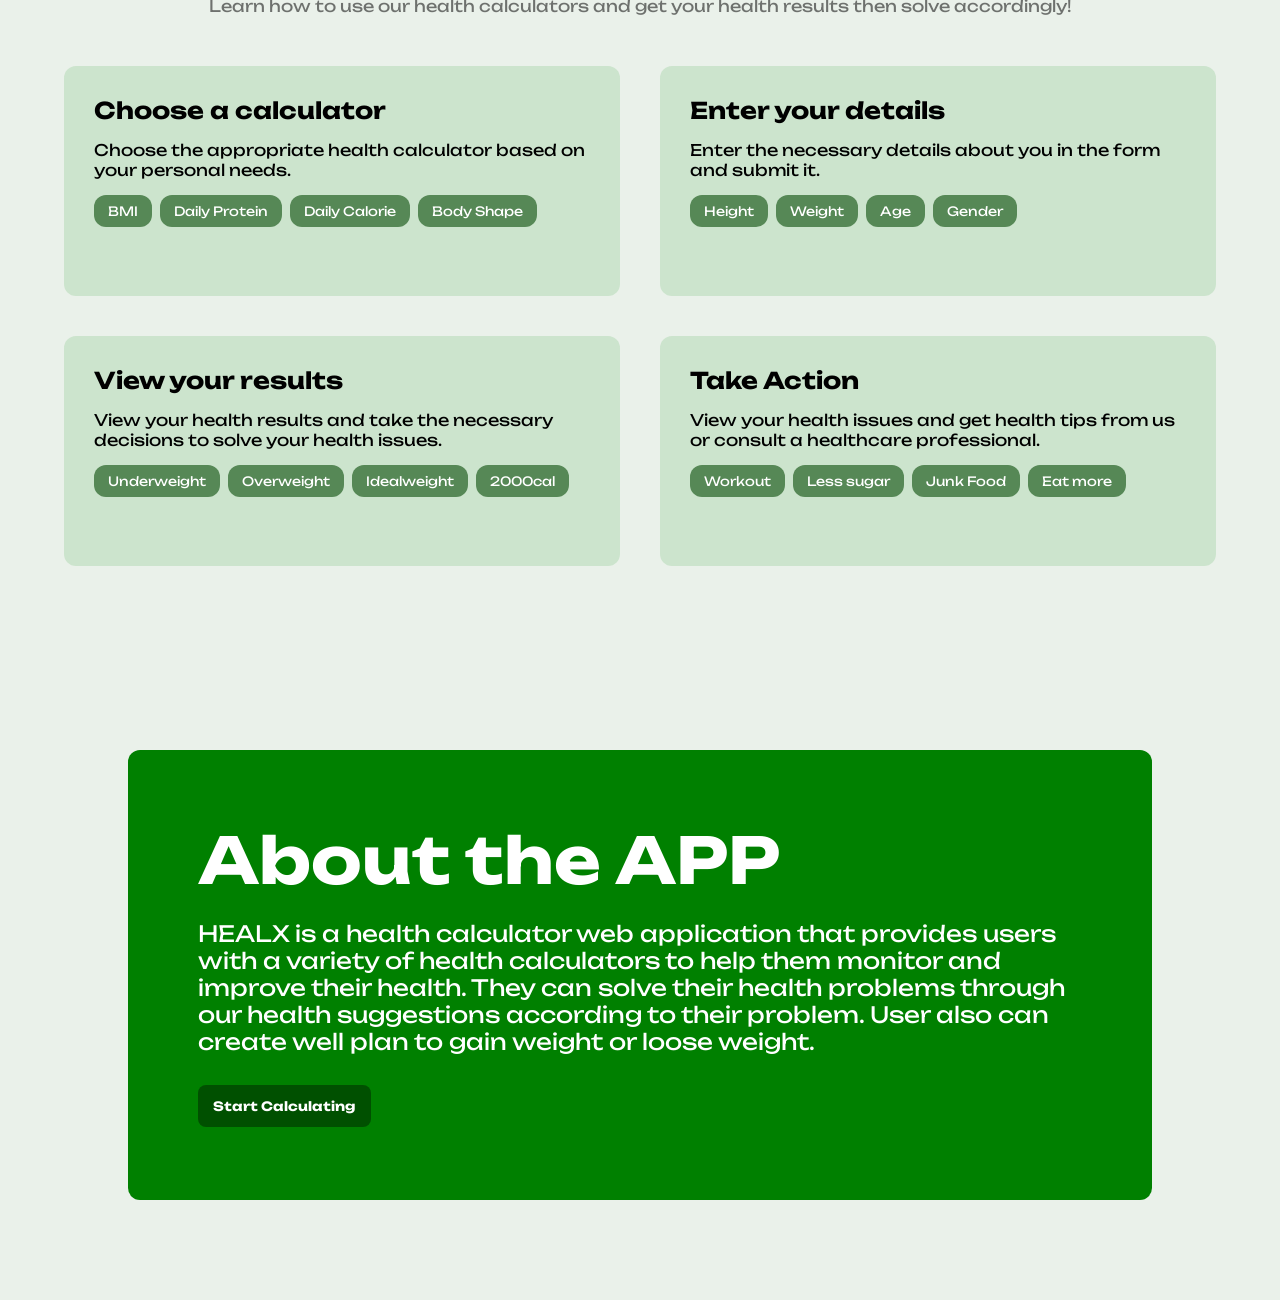
==== commit 7023ef82: "Finally fixed and upgraded all the css bugs and glitches, overflows and sizes. The calculator Ui loo" ====
--- a/index.html
+++ b/index.html
@@ -84,7 +84,7 @@
             text-decoration: none;
             color: rgb(47, 47, 47);
             font-weight: 500;
-            font-size: clamp(6px, 12px, 14px);
+            font-size: clamp(6px, 2vw, 16px);
         }
 
         .hero{
@@ -290,7 +290,7 @@
             margin-top: 50px;
             background-color: var(--bg1-color);
             border-top: 1px solid rgba(128, 128, 128, 0.414); */
-            min-height: 100vh;
+            min-height: 88vh;
             border-top: var(--border);
         }
 
@@ -470,18 +470,6 @@
                         <h3>Ideal weight Calculator</h3>
                         <p>Calculate your Ideal weight based on your height and age.</p>
                     </a>
-                    <a href="#" class="calc-card">
-                        <h3>Sleep Calculator</h3>
-                        <p>Calculate your Bedtime and Wake-up Time.</p>
-                    </a>
-                    <a href="#" class="calc-card">
-                        <h3>Body Shape Calculator</h3>
-                        <p>Calculate your Body Shape and determine the best clothing styles for you.</p>
-                    </a>
-                    <a href="#" class="calc-card">
-                        <h3>Face Shape Calculator</h3>
-                        <p>Calculate your Face Shape and find the best hairstyle for you.</p>
-                    </a>
     
                 </div>
             </div>
